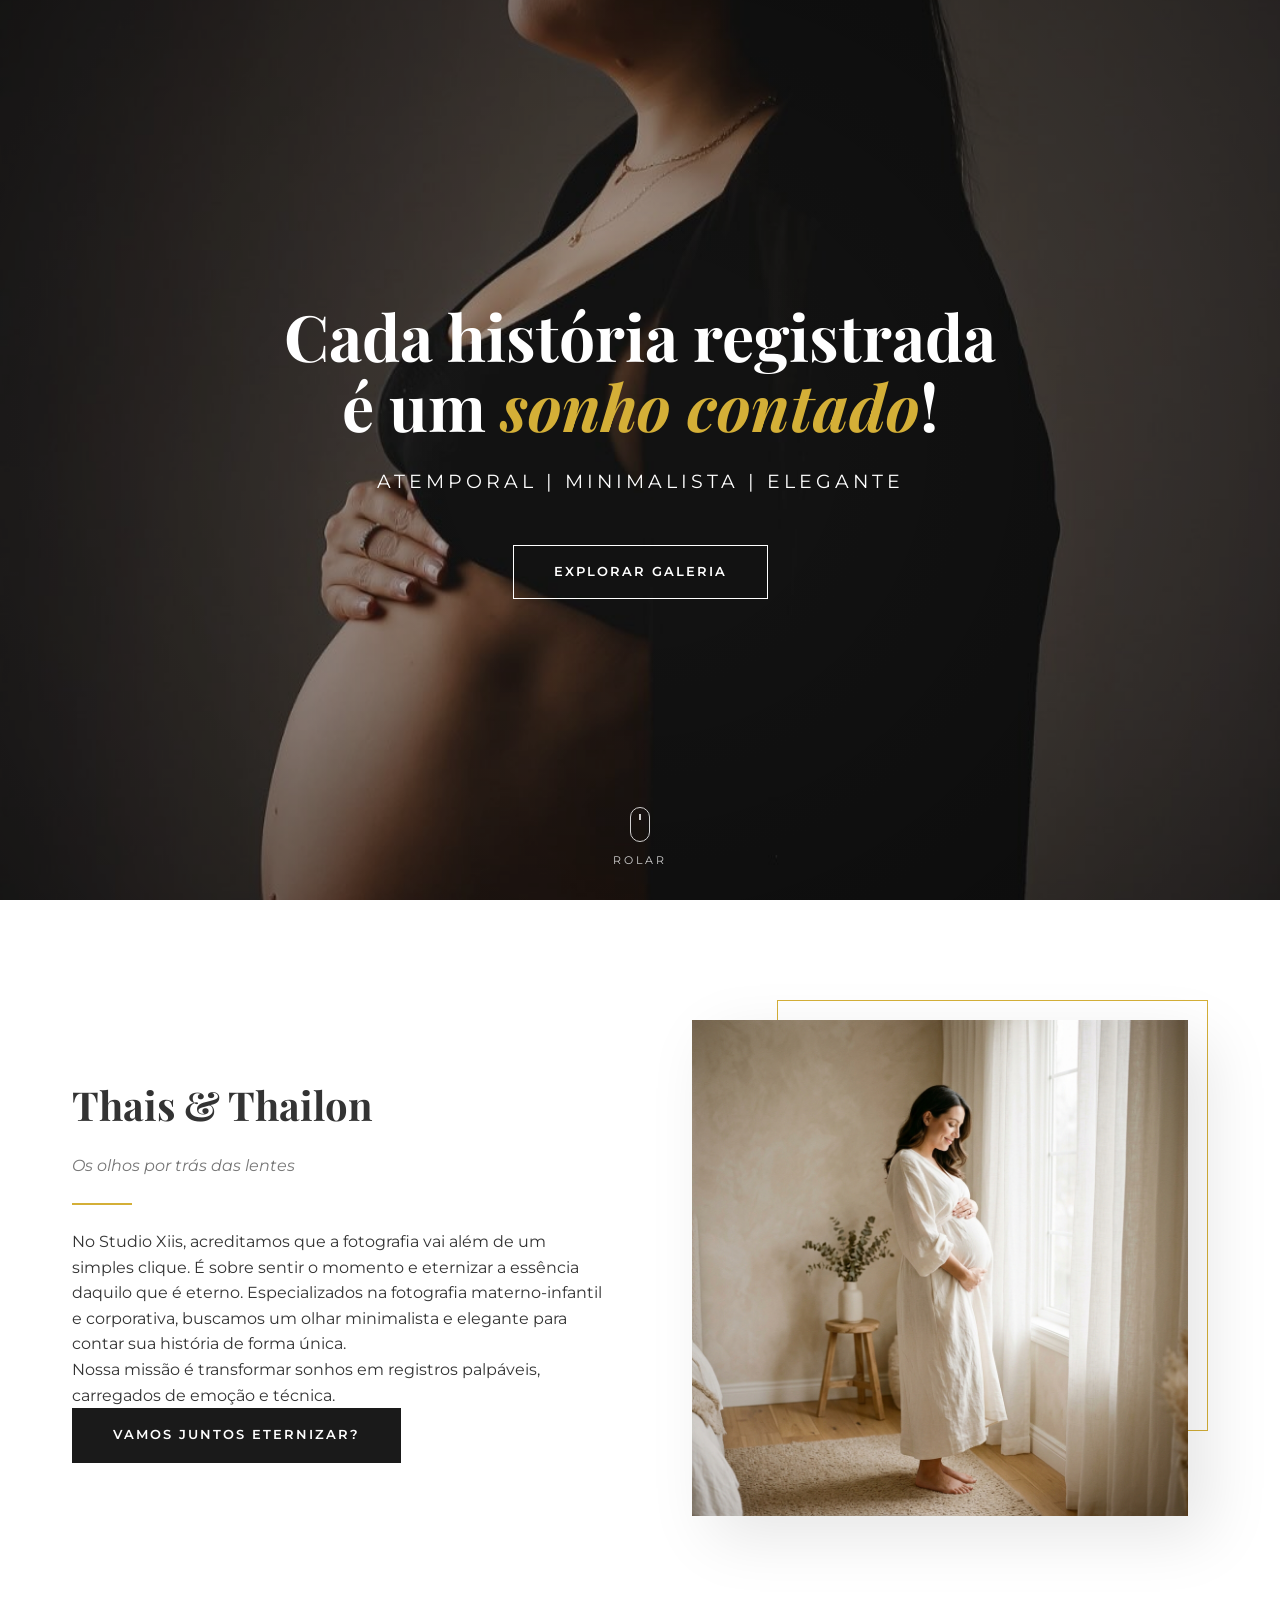
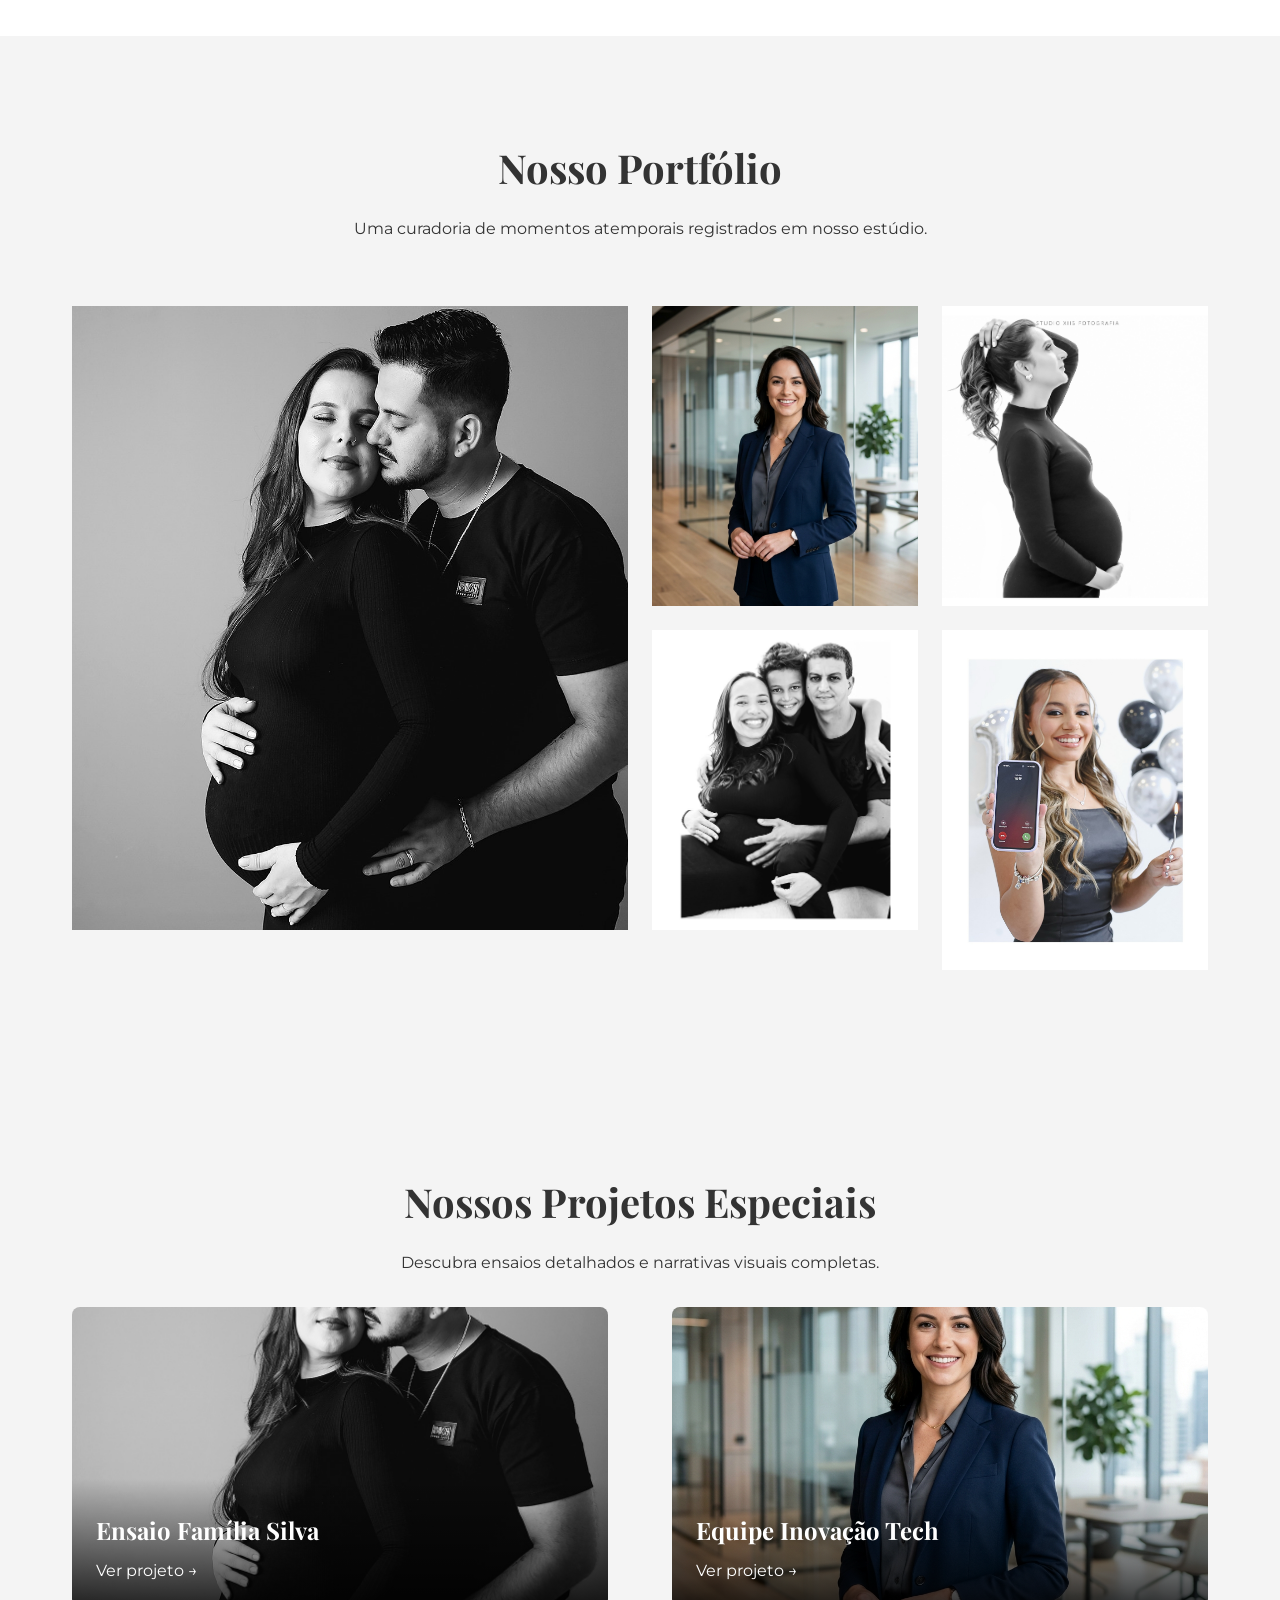
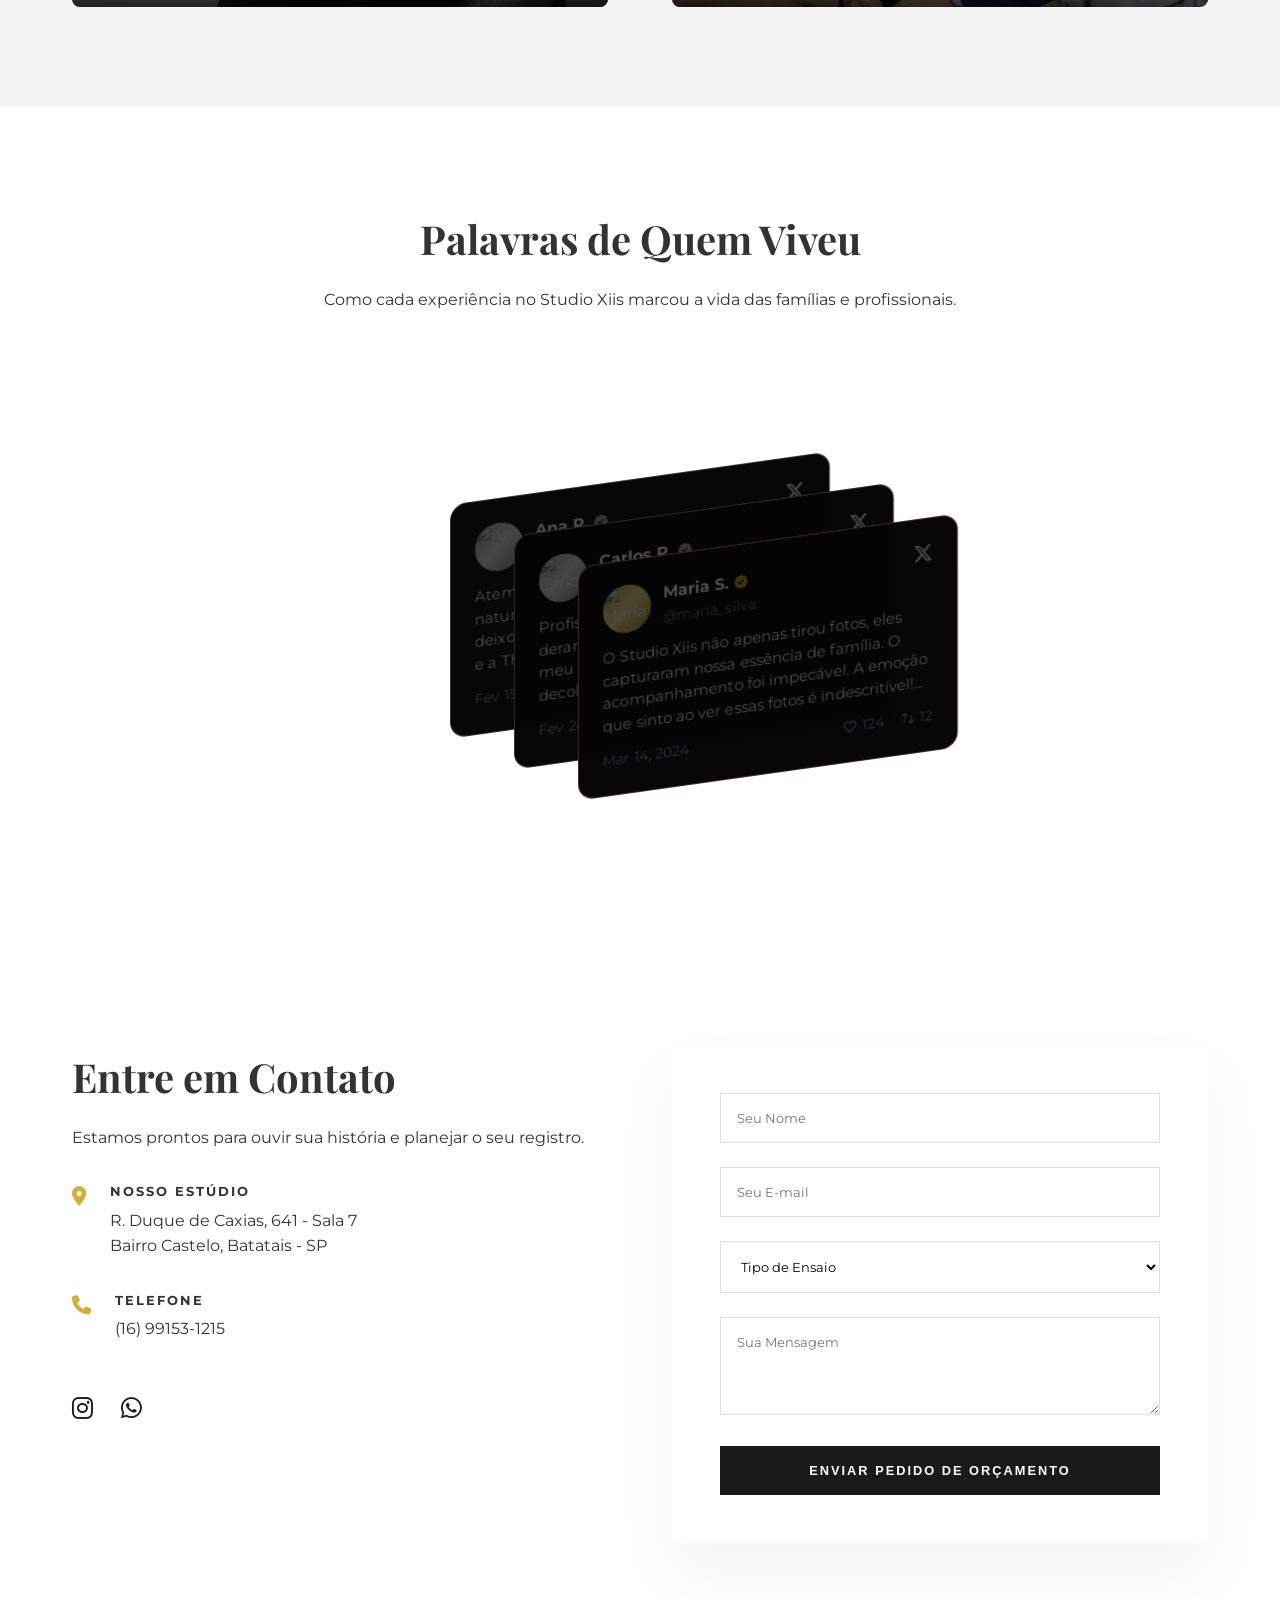
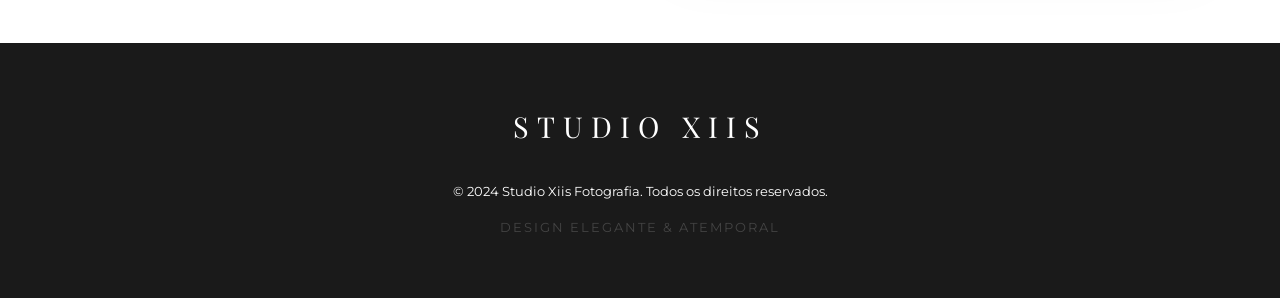
==== index.html @ c42d2e84 "Initial commit: Studio Xiis Website" ====
<!DOCTYPE html>
<html lang="pt-BR">
<head>
    <meta charset="UTF-8">
    <meta name="viewport" content="width=device-width, initial-scale=1.0">
    <title>Studio Xiis | Thais e Thailon - Fotografia Atemporal</title>
    <meta name="description" content="Studio Xiis - Fotografia Materno Infantil e Corporativo. Atemporal, Minimalista e Elegante. Registrando sonhos em Batatais, SP.">
    
    <!-- Google Fonts -->
    <link rel="preconnect" href="https://fonts.googleapis.com">
    <link rel="preconnect" href="https://fonts.gstatic.com" crossorigin>
    <link href="https://fonts.googleapis.com/css2?family=Montserrat:wght@300;400;600&family=Playfair+Display:ital,wght@0,400;0,700;1,400&display=swap" rel="stylesheet">
    
    <!-- Icons -->
    <link rel="stylesheet" href="https://cdnjs.cloudflare.com/ajax/libs/font-awesome/6.4.0/css/all.min.css">
    
    <!-- CSS -->
    <link rel="stylesheet" href="style.css">
</head>
<body>
    <!-- Navigation -->
    <nav id="navbar">
        <div class="nav-container">
            <a href="#" class="logo">
                <svg class="logo-star" viewBox="0 0 24 24" fill="currentColor"><path d="M12 2L13.5 9.5L21 11L13.5 12.5L12 20L10.5 12.5L3 11L10.5 9.5L12 2Z"/></svg>
                <div class="logo-text">
                    <span class="studio-text">STUDIO</span>
                    <span class="xiis-text">XIIS</span>
                </div>
            </a>
            <ul class="nav-links">
                <div class="menu-close" id="mobile-menu-close">
                    <svg viewBox="0 0 24 24" fill="none" stroke="currentColor" stroke-width="1.5"><path stroke-linecap="round" stroke-linejoin="round" d="M6 18L18 6M6 6l12 12"/></svg>
                </div>
                <li><a href="#home">Início</a></li>
                <li><a href="#sobre">Sobre</a></li>
                <li><a href="#portfolio">Portfólio</a></li>
                <li><a href="#projetos">Projetos</a></li>
                <li><a href="#depoimentos">Depoimentos</a></li>
                <div class="mobile-menu-divider"></div>
                <li><a href="#contato" class="btn-nav-contato">Contato</a></li>
            </ul>
            <div class="mobile-nav-actions">
                <a href="#contato" class="btn-mobile-contato">Contato</a>
                <div class="menu-toggle" id="mobile-menu">
                    <span></span>
                    <span></span>
                    <span></span>
                </div>
            </div>
        </div>
    </nav>

    <!-- Swup Container -->
    <main id="swup" class="transition-fade">

    <!-- Hero Section -->
    <section id="home" class="hero">
        <div class="hero-bg">
            <img src="assets/img1.png" alt="Hero Background" class="parallax-zoom">
        </div>
        <div class="hero-content">
            <h1 class="reveal-text">Cada história registrada é um <span class="accent">sonho contado</span>!</h1>
            <p class="fade-up">Atemporal | Minimalista | Elegante</p>
            <a href="#portfolio" class="btn btn-outline">Explorar Galeria</a>
        </div>
        <div class="scroll-indicator">
            <div class="mouse"></div>
            <span>Rolar</span>
        </div>
    </section>

    <!-- About Section -->
    <section id="sobre" class="section-padding">
        <div class="container flex-cols">
            <div class="about-text fade-in-left">
                <h2 class="section-title">Thais & Thailon</h2>
                <p class="subtitle">Os olhos por trás das lentes</p>
                <div class="divider"></div>
                <p>No Studio Xiis, acreditamos que a fotografia vai além de um simples clique. É sobre sentir o momento e eternizar a essência daquilo que é eterno. Especializados na fotografia materno-infantil e corporativa, buscamos um olhar minimalista e elegante para contar sua história de forma única.</p>
                <p>Nossa missão é transformar sonhos em registros palpáveis, carregados de emoção e técnica.</p>
                <a href="#contato" class="btn btn-solid">Vamos Juntos Eternizar?</a>
            </div>
            <div class="about-img fade-in-right">
                <div class="img-frame">
                    <img id="maternal-portrait" alt="Fotografia Materno-Infantil">
                </div>
            </div>
        </div>
    </section>

    <!-- Portfolio Section -->
    <section id="portfolio" class="section-padding bg-light">
        <div class="container">
            <div class="section-header text-center">
                <h2 class="section-title">Nosso Portfólio</h2>
                <p>Uma curadoria de momentos atemporais registrados em nosso estúdio.</p>
            </div>
            <div class="gallery-grid">
                <div class="gallery-item large">
                    <img src="assets/img2.png" alt="Portfólio Studio Xiis">
                    <div class="overlay"><span>Maternal</span></div>
                </div>
                <div class="gallery-item">
                    <img id="corporate-portrait" alt="Portfólio Corporativo">
                    <div class="overlay"><span>Corporativo</span></div>
                </div>
                <div class="gallery-item">
                    <img src="assets/img3.png" alt="Infantil">
                    <div class="overlay"><span>Infantil</span></div>
                </div>
                <div class="gallery-item">
                    <img src="assets/img4.png" alt="Newborn">
                    <div class="overlay"><span>Essencial</span></div>
                </div>
                <div class="gallery-item vertical">
                    <img src="assets/img5.png" alt="Life Style">
                    <div class="overlay"><span>Atemporal</span></div>
                </div>
            </div>
        </div>
    </section>

    <!-- Projects Section -->
    <section id="projetos" class="section-padding bg-light">
        <div class="container text-center">
            <h2 class="section-title">Nossos Projetos Especiais</h2>
            <p class="mb-4">Descubra ensaios detalhados e narrativas visuais completas.</p>
            <div class="grid-2">
                <a href="projeto-1.html" class="project-card">
                    <img src="assets/img2.png" alt="Projeto 1">
                    <div class="project-info">
                        <h3>Ensaio Família Silva</h3>
                        <p>Ver projeto &rarr;</p>
                    </div>
                </a>
                <a href="projeto-2.html" class="project-card">
                    <img src="assets/corporate.png" alt="Projeto 2">
                    <div class="project-info">
                        <h3>Equipe Inovação Tech</h3>
                        <p>Ver projeto &rarr;</p>
                    </div>
                </a>
            </div>
        </div>
    </section>

    <!-- Testimonial Section -->
    <section id="depoimentos" class="section-padding">
        <div class="container text-center">
            <h2 class="section-title">Palavras de Quem Viveu</h2>
            <p class="mb-4">Como cada experiência no Studio Xiis marcou a vida das famílias e profissionais.</p>
            <div class="testimonial-wrapper">
                <div class="cards-container" id="cards-container">
                    <!-- Cards rendered by JS -->
                </div>
            </div>
        </div>
    </section>

    <!-- Contact & Info Section -->
    <section id="contato" class="section-padding">
        <div class="container grid-2">
            <div class="contact-info">
                <h2 class="section-title">Entre em Contato</h2>
                <p class="mb-4">Estamos prontos para ouvir sua história e planejar o seu registro.</p>
                
                <div class="info-item">
                    <i class="fas fa-location-dot"></i>
                    <div>
                        <h4>Nosso Estúdio</h4>
                        <p>R. Duque de Caxias, 641 - Sala 7<br>Bairro Castelo, Batatais - SP</p>
                    </div>
                </div>
                
                <div class="info-item">
                    <i class="fas fa-phone"></i>
                    <div>
                        <h4>Telefone</h4>
                        <p>(16) 99153-1215</p>
                    </div>
                </div>
                
                <div class="social-links">
                    <a href="https://instagram.com/studioxiisfotografia" target="_blank"><i class="fab fa-instagram"></i></a>
                    <a href="#"><i class="fab fa-whatsapp"></i></a>
                </div>
            </div>
            
            <div class="contact-form-container glass">
                <form id="contact-form">
                    <div class="form-group">
                        <input type="text" placeholder="Seu Nome" required>
                    </div>
                    <div class="form-group">
                        <input type="email" placeholder="Seu E-mail" required>
                    </div>
                    <div class="form-group">
                        <select required>
                            <option value="" disabled selected>Tipo de Ensaio</option>
                            <option value="materno">Materno / Infantil</option>
                            <option value="corporativo">Corporativo</option>
                            <option value="outro">Outro</option>
                        </select>
                    </div>
                    <div class="form-group">
                        <textarea rows="4" placeholder="Sua Mensagem"></textarea>
                    </div>
                    <button type="submit" class="btn btn-solid w-100">Enviar Pedido de Orçamento</button>
                </form>
            </div>
        </div>
    </section>

    </main>

    <!-- Footer -->
    <footer>
        <div class="container text-center">
            <div class="logo-small">STUDIO XIIS</div>
            <p>&copy; 2024 Studio Xiis Fotografia. Todos os direitos reservados.</p>
            <p class="credits">Design elegante & atemporal</p>
        </div>
    </footer>

    <!-- Scripts -->
    <script src="https://unpkg.com/swup@4"></script>
    <script src="script.js"></script>
    <script>
        // Update paths for generated images dynamically or hardcoded
        // In this environment, I'll use placeholders that script.js will map to the absolute paths
        const matPortrait = document.getElementById('maternal-portrait');
        if(matPortrait) matPortrait.src = "assets/maternal.png";
        
        const corpPortrait = document.getElementById('corporate-portrait');
        if(corpPortrait) corpPortrait.src = "assets/corporate.png";
    </script>
</body>
</html>
---- style.css ----
:root {
    /* Color Palette - Minimalist & Elegant */
    --primary: #1a1a1a;
    --secondary: #f4f4f4;
    --accent: #d4af37; /* Noble gold accent */
    --text-dark: #333333;
    --text-light: #777777;
    --white: #ffffff;
    --glass: rgba(255, 255, 255, 0.85);
    --transition: all 0.4s cubic-bezier(0.165, 0.84, 0.44, 1);
}

* {
    margin: 0;
    padding: 0;
    box-sizing: border-box;
}

html {
    scroll-behavior: smooth;
}

body {
    font-family: 'Montserrat', sans-serif;
    line-height: 1.6;
    color: var(--text-dark);
    background-color: var(--white);
    overflow-x: hidden;
}

h1, h2, h3, .logo-small, .studio-text {
    font-family: 'Playfair Display', serif;
}

.container {
    max-width: 1200px;
    margin: 0 auto;
    padding: 0 2rem;
}

.section-padding {
    padding: 100px 0;
}

.text-center { text-align: center; }
.mb-4 { margin-bottom: 2rem; }
.w-100 { width: 100%; }

/* Typography Extras */
.section-title {
    font-size: 2.5rem;
    margin-bottom: 1rem;
    position: relative;
    display: inline-block;
}

.subtitle {
    font-style: italic;
    color: var(--text-light);
    margin-bottom: 1.5rem;
}

.divider {
    width: 60px;
    height: 2px;
    background: var(--accent);
    margin: 1.5rem 0;
}

/* Navbar - Floating Pill with Liquid Glass */
#navbar {
    position: fixed;
    top: 20px;
    left: 50%;
    transform: translateX(-50%) translateY(-20px);
    width: auto;
    z-index: 1000;
    transition: all 0.5s cubic-bezier(0.165, 0.84, 0.44, 1);
    padding: 0;
    opacity: 0;
    visibility: hidden;
    pointer-events: none;
}

#navbar.scrolled {
    opacity: 1;
    visibility: visible;
    pointer-events: all;
    transform: translateX(-50%) translateY(0);
}

.nav-container {
    display: flex;
    justify-content: space-between;
    align-items: center;
    padding: 0.8rem 2.5rem;
    background: rgba(15, 15, 15, 0.9); /* Dark color */
    backdrop-filter: blur(20px) saturate(180%);
    -webkit-backdrop-filter: blur(20px) saturate(180%);
    border: 1px solid rgba(255, 255, 255, 0.08);
    border-radius: 60px; /* Pill Shape more rounded */
    box-shadow: 0 10px 40px 0 rgba(0, 0, 0, 0.6);
    min-width: 850px; /* Reduzido para um equilíbrio melhor */
}

#navbar.scrolled .nav-container {
    background: rgba(10, 10, 10, 0.98);
    border-color: rgba(212, 175, 55, 0.3);
}

.logo {
    text-decoration: none;
    color: var(--white);
    display: flex;
    align-items: center;
    gap: 0.1rem;
    line-height: 1;
    margin-right: 5rem;
    flex-shrink: 0;
}

.logo-star { display: none; width: 24px; height: 24px; color: var(--white); }
.logo-text { display: flex; flex-direction: column; gap: 0.1rem; align-items: flex-start; }

.mobile-nav-actions { display: none; align-items: center; gap: 1rem; }
.btn-mobile-contato { display: none; }
.menu-close { display: none; }
.mobile-menu-divider { display: none; }

.studio-text {
    font-size: 1.2rem;
    letter-spacing: 6px;
    font-weight: 700;
    color: var(--white);
}

.xiis-text {
    font-size: 0.75rem;
    letter-spacing: 12px;
    color: var(--accent);
}

.nav-links {
    display: flex;
    align-items: center; /* keep button vertically aligned */
    list-style: none;
    gap: 2.5rem; /* Increase gap between links */
}

.nav-links li {
    margin-left: 0;
}

.nav-links a {
    text-decoration: none;
    color: var(--white); /* Light text on dark bg */
    font-size: 0.8rem;
    text-transform: uppercase;
    letter-spacing: 2px;
    font-weight: 600;
    transition: var(--transition);
    position: relative;
    padding: 0.5rem 0;
}

/* Mobile Toggle Hamburger */
.menu-toggle {
    display: none;
    flex-direction: column;
    gap: 6px;
    cursor: pointer;
    z-index: 1100;
}

.menu-toggle span {
    display: block;
    width: 28px;
    height: 2px;
    background: var(--white);
    transition: 0.3s ease-in-out;
}

.menu-toggle.active span:nth-child(1) {
    transform: translateY(8px) rotate(45deg);
}

.menu-toggle.active span:nth-child(2) {
    opacity: 0;
}

.menu-toggle.active span:nth-child(3) {
    transform: translateY(-8px) rotate(-45deg);
}


.nav-links a::after {
    content: '';
    position: absolute;
    bottom: 0;
    left: 0;
    width: 0;
    height: 2px;
    background: var(--accent);
    transition: var(--transition);
}

.nav-links a:hover::after {
    width: 100%;
}

.nav-links a.active {
    color: var(--accent);
}

.nav-links a.active::after {
    width: 100%;
}

.nav-links a:hover {
    color: var(--accent);
}

/* Navbar Contact Button */
.nav-links a.btn-nav-contato {
    background: linear-gradient(90deg, #e0bc36, #fceea7, #d4af37);
    color: var(--primary);
    padding: 0.6rem 1.8rem;
    border-radius: 50px; /* Pill */
    font-weight: 700;
    letter-spacing: 2px;
    text-transform: uppercase;
    transition: transform 0.3s;
}

.nav-links a.btn-nav-contato::after {
    display: none; /* No underline on btn */
}

.nav-links a.btn-nav-contato:hover {
    transform: scale(1.05); /* Slight zoom instead of color change */
    color: var(--primary);
}

/* Hero Section */
.hero {
    height: 100vh;
    display: flex;
    align-items: center;
    justify-content: center;
    position: relative;
    overflow: hidden;
    color: var(--white);
    text-align: center;
}

.hero-bg {
    position: absolute;
    top: 0;
    left: 0;
    width: 100%;
    height: 100%;
    z-index: -1;
}

.hero-bg img {
    width: 100%;
    height: 100%;
    object-fit: cover;
    filter: brightness(0.7);
}

.hero-bg::after {
    content: '';
    position: absolute;
    top: 0;
    left: 0;
    width: 100%;
    height: 100%;
    background: radial-gradient(circle, transparent 20%, rgba(0,0,0,0.4) 100%);
}

.hero-content {
    max-width: 800px;
    padding: 0 2rem;
}

.hero-content h1 {
    font-size: 4rem;
    margin-bottom: 1.5rem;
    line-height: 1.1;
}

.hero-content .accent {
    font-style: italic;
    color: var(--accent);
}

.hero-content p {
    font-size: 1.2rem;
    letter-spacing: 4px;
    margin-bottom: 3rem;
    text-transform: uppercase;
}

.scroll-indicator {
    position: absolute;
    bottom: 30px;
    display: flex;
    flex-direction: column;
    align-items: center;
    font-size: 0.7rem;
    text-transform: uppercase;
    letter-spacing: 3px;
    opacity: 0.8;
}

.mouse {
    width: 20px;
    height: 35px;
    border: 1px solid var(--white);
    border-radius: 20px;
    position: relative;
    margin-bottom: 10px;
}

.mouse::after {
    content: '';
    width: 2px;
    height: 6px;
    background: var(--white);
    position: absolute;
    top: 6px;
    left: 50%;
    transform: translateX(-50%);
    animation: scrollMouse 2s infinite;
}

@keyframes scrollMouse {
    0% { opacity: 1; top: 6px; }
    100% { opacity: 0; top: 20px; }
}

/* Buttons */
.btn {
    display: inline-block;
    padding: 1rem 2.5rem;
    text-decoration: none;
    text-transform: uppercase;
    letter-spacing: 2px;
    font-size: 0.8rem;
    font-weight: 600;
    transition: var(--transition);
    border: 1px solid transparent;
}

.btn-outline {
    border-color: var(--white);
    color: var(--white);
}

.btn-outline:hover {
    background: var(--white);
    color: var(--primary);
}

.btn-solid {
    background: var(--primary);
    color: var(--white);
}

.btn-solid:hover {
    background: transparent;
    border-color: var(--primary);
    color: var(--primary);
}

/* Flex & Grid Helpers */
.flex-cols {
    display: flex;
    align-items: center;
    gap: 4rem;
}

.grid-2 {
    display: grid;
    grid-template-columns: 1fr 1fr;
    gap: 4rem;
}

/* About Section */
.about-text {
    flex: 1;
}

.about-img {
    flex: 1;
}

.img-frame {
    position: relative;
    padding: 20px;
}

.img-frame::before {
    content: '';
    position: absolute;
    top: 0;
    right: 0;
    width: 80%;
    height: 80%;
    border: 1px solid var(--accent);
    z-index: -1;
}

.img-frame img {
    width: 100%;
    display: block;
    box-shadow: 20px 20px 60px rgba(0,0,0,0.1);
}

/* Gallery Grid */
.bg-light { background-color: var(--secondary); }

.gallery-grid {
    display: grid;
    grid-template-columns: repeat(4, 1fr);
    grid-template-rows: repeat(2, 300px);
    gap: 1.5rem;
    margin-top: 4rem;
}

.gallery-item {
    position: relative;
    overflow: hidden;
}

.gallery-item img {
    width: 100%;
    height: 100%;
    object-fit: cover;
    transition: transform 0.6s ease;
}

.gallery-item:hover img {
    transform: scale(1.05);
}

.gallery-item.large {
    grid-column: span 2;
    grid-row: span 2;
}

.gallery-item.vertical {
    grid-row: span 2;
}

.overlay {
    position: absolute;
    top: 0;
    left: 0;
    width: 100%;
    height: 100%;
    background: rgba(0,0,0,0.4);
    display: flex;
    align-items: center;
    justify-content: center;
    opacity: 0;
    transition: var(--transition);
}

.gallery-item:hover .overlay {
    opacity: 1;
}

.overlay span {
    color: var(--white);
    text-transform: uppercase;
    letter-spacing: 3px;
    font-size: 0.9rem;
    border: 1px solid var(--white);
    padding: 0.5rem 1.5rem;
}

/* Contact Section */
.contact-info h4 {
    margin-bottom: 0.3rem;
    text-transform: uppercase;
    font-size: 0.8rem;
    letter-spacing: 2px;
}

.info-item {
    display: flex;
    gap: 1.5rem;
    margin-bottom: 2rem;
}

.info-item i {
    color: var(--accent);
    font-size: 1.2rem;
    margin-top: 5px;
}

.social-links {
    margin-top: 3rem;
}

.social-links a {
    color: var(--primary);
    font-size: 1.5rem;
    margin-right: 1.5rem;
    transition: var(--transition);
}

.social-links a:hover {
    color: var(--accent);
}

.glass {
    background: var(--glass);
    backdrop-filter: blur(10px);
    padding: 3rem;
    border-radius: 2px;
    box-shadow: 0 30px 60px rgba(0,0,0,0.05);
}

.form-group {
    margin-bottom: 1.5rem;
}

input, select, textarea {
    width: 100%;
    padding: 1rem;
    border: 1px solid #ddd;
    background: transparent;
    font-family: inherit;
    outline: none;
    transition: var(--transition);
}

input:focus, select:focus, textarea:focus {
    border-color: var(--accent);
}

/* Footer */
footer {
    background: var(--primary);
    color: var(--white);
    padding: 60px 0;
    font-size: 0.8rem;
}

.logo-small {
    font-size: 1.8rem;
    letter-spacing: 8px;
    margin-bottom: 2rem;
}

.credits {
    margin-top: 1rem;
    color: #444;
    text-transform: uppercase;
    letter-spacing: 2px;
}

/* Animations - Reveal & Fades */
[class*="reveal-"], [class*="fade-"] {
    opacity: 0;
    transition: transform 1s, opacity 1s;
}

.reveal-text.active {
    opacity: 1;
    transform: translateY(0);
}

.fade-up.active {
    opacity: 1;
    transform: translateY(0);
}

.fade-in-left.active {
    opacity: 1;
    transform: translateX(0);
}

.fade-in-right.active {
    opacity: 1;
    transform: translateX(0);
}

.hero-content h1 { transform: translateY(30px); }
.hero-content p { transform: translateY(30px); }
.fade-in-left { transform: translateX(-30px); }
.fade-in-right { transform: translateX(30px); }

/* Responsive */
@media (max-width: 992px) {
    .flex-cols, .grid-2 {
        grid-template-columns: 1fr;
        flex-direction: column;
        gap: 3rem;
    }
    
    .hero-content h1 { font-size: 3rem; }
    
    .gallery-grid {
        grid-template-columns: repeat(2, 1fr);
        grid-template-rows: auto;
    }
    
    .gallery-item.large {
        grid-column: span 2;
        grid-row: span 1;
    }
}

@media (max-width: 768px) {
    #navbar {
        width: calc(100% - 40px);
        top: 20px; /* still floating from top */
        left: 50%; /* center horizontally */
        transform: translateX(-50%) translateY(-150%);
    }
    
    #navbar.scrolled {
        transform: translateX(-50%) translateY(0);
    }

    .nav-container { 
        min-width: 0;
        width: 100%; 
        border-radius: 60px; /* keep pill shape */
        padding: 0.6rem 1.2rem;
    }
    
    .logo {
        margin-right: auto;
    }
    
    .logo-text { display: none; } /* Hide text logo on mobile */
    .logo-star { display: block; } /* Show star logo on mobile */
    
    .mobile-nav-actions {
        display: flex; /* Show mobile actions container */
    }
    
    .btn-mobile-contato {
        display: inline-block;
        border: 1px solid rgba(255, 255, 255, 0.15);
        color: var(--white);
        border-radius: 50px;
        padding: 0.4rem 1.2rem;
        font-size: 0.7rem;
        text-transform: uppercase;
        letter-spacing: 2px;
        text-decoration: none;
        background: rgba(255, 255, 255, 0.05);
        transition: 0.3s;
    }

    .menu-toggle {
        display: flex; /* Show hamburger */
        margin-left: 0.5rem;
    }
    
    .menu-toggle span {
        height: 1.5px;
        width: 22px;
        margin-bottom: 2px;
        background: rgba(255, 255, 255, 0.8);
    }

    .nav-links {
        position: fixed;
        top: 0;
        left: 0;
        width: 100vw;
        height: 100vh;
        background: #0a0a0a; /* Dark solid background */
        flex-direction: column;
        align-items: center;
        justify-content: center;
        gap: 2.5rem;
        padding: 0;
        clip-path: circle(0px at top right); /* Hidden radially */
        transition: clip-path 0.5s ease-in-out;
        z-index: 1200;
    }

    .nav-links.nav-active {
        clip-path: circle(150% at top right); /* Revealed radially */
    }
    
    .menu-close {
        display: block;
        position: absolute;
        top: 30px;
        right: 30px;
        color: var(--white);
        width: 30px;
        height: 30px;
        cursor: pointer;
    }

    .nav-links li { margin: 0; }
    
    .nav-links a {
        font-family: 'Playfair Display', serif;
        font-size: 1.5rem;
        letter-spacing: 4px;
        color: #ddd;
    }
    
    .nav-links a::after { display: none; } /* No underline hover on mobile menu */
    
    .mobile-menu-divider {
        display: block;
        width: 40px;
        height: 1px;
        background: rgba(255, 255, 255, 0.2);
        margin: 1rem 0;
    }
    
    .nav-links a.btn-nav-contato {
        background: none;
        padding: 0;
        font-family: 'Montserrat', sans-serif;
        font-size: 1rem;
        font-weight: 600;
        color: var(--accent);
    }
    
    .section-padding { padding: 60px 0; }
    
    .gallery-grid {
        grid-template-columns: 1fr;
    }
    
    .gallery-item.large {
        grid-column: span 1;
    }
}

/* Projects */
.project-card {
    display: block;
    position: relative;
    overflow: hidden;
    border-radius: 8px;
    text-decoration: none;
    color: var(--white);
}
.project-card img {
    width: 100%;
    height: 300px;
    object-fit: cover;
    transition: transform 0.5s;
    display: block;
}
.project-card:hover img {
    transform: scale(1.05);
}
.project-info {
    position: absolute;
    bottom: 0;
    left: 0;
    width: 100%;
    padding: 2rem 1.5rem 1.5rem;
    background: linear-gradient(to top, rgba(0,0,0,0.8), transparent);
    text-align: left;
}
.project-info h3 {
    margin-bottom: 0.5rem;
    font-size: 1.5rem;
}

/* Swup transition */
.transition-fade {
    transition: opacity 0.4s;
    opacity: 1;
}
html.is-animating .transition-fade {
    opacity: 0;
}

/* Twitter Testimonials Native Match */
.twitter-testimonials-container {
    display: grid;
    grid-template-areas: "stack";
    place-items: center;
    padding: 4rem 2rem;
    min-height: 500px;
}

.twitter-card {
    grid-area: stack;
    position: relative;
    display: flex;
    flex-direction: column;
    min-height: 180px;
    width: 380px;
    transform: skewY(-8deg);
    border-radius: 1rem;
    border: 1px solid rgba(212, 175, 55, 0.2); /* Accent color border */
    background: rgba(10, 10, 10, 0.95); /* Deep Black / Dark Grey */
    backdrop-filter: blur(8px);
    padding: 1.5rem;
    transition: all 0.5s cubic-bezier(0.175, 0.885, 0.32, 1.275);
    cursor: pointer;
    user-select: none;
    color: #fff;
    text-decoration: none;
    text-align: left;
}

@media (max-width: 480px) {
    .twitter-card {
        width: 300px;
        min-height: 160px;
        padding: 1rem;
    }
}

.twitter-card::before {
    content: '';
    position: absolute;
    top: 0; left: 0; width: 100%; height: 100%;
    border-radius: 1rem;
    background: rgba(0, 0, 0, 0.7);
    transition: opacity 0.5s;
    pointer-events: none;
}

.twitter-card:hover, .twitter-card.active-tap {
    background: #000000;
    border-color: rgba(212, 175, 55, 0.5); /* Gold border pop up */
    z-index: 10;
}

.twitter-card:hover::before, .twitter-card.active-tap::before {
    opacity: 0;
}

/* Card 0 (Back) */
.twitter-card[data-index="0"] {
    filter: grayscale(100%);
}
.twitter-card[data-index="0"]:hover, .twitter-card[data-index="0"].active-tap {
    transform: skewY(-8deg) translateY(-40px);
    filter: grayscale(0%);
}

/* Card 1 (Middle) */
.twitter-card[data-index="1"] {
    transform: skewY(-8deg) translateX(64px) translateY(40px);
    filter: grayscale(100%);
}
.twitter-card[data-index="1"]:hover, .twitter-card[data-index="1"].active-tap {
    transform: skewY(-8deg) translateX(64px) translateY(-4px);
    filter: grayscale(0%);
}
@media (max-width: 480px) {
    .twitter-card[data-index="1"] { transform: skewY(-8deg) translateX(32px) translateY(24px); }
    .twitter-card[data-index="1"]:hover, .twitter-card[data-index="1"].active-tap { transform: skewY(-8deg) translateX(32px) translateY(-4px); }
}

/* Card 2 (Front) */
.twitter-card[data-index="2"] {
    transform: skewY(-8deg) translateX(128px) translateY(80px);
}
.twitter-card[data-index="2"]:hover, .twitter-card[data-index="2"].active-tap {
    transform: skewY(-8deg) translateX(128px) translateY(40px);
}
@media (max-width: 480px) {
    .twitter-card[data-index="2"] { transform: skewY(-8deg) translateX(64px) translateY(48px); }
    .twitter-card[data-index="2"]:hover, .twitter-card[data-index="2"].active-tap { transform: skewY(-8deg) translateX(64px) translateY(24px); }
}

/* Push modifiers via JS */
.twitter-card.pushed-y { transform: skewY(-8deg) translateY(80px) !important; }
.twitter-card.pushed-y-x { transform: skewY(-8deg) translateX(96px) translateY(128px) !important; }
.twitter-card.pushed-y-xx { transform: skewY(-8deg) translateX(160px) translateY(176px) !important; }

/* Internal Card Layout */
.tc-header { display: flex; align-items: flex-start; gap: 12px; margin-bottom: 12px; }
.tc-avatar { width: 48px; height: 48px; border-radius: 50%; overflow: hidden; background: linear-gradient(to bottom right, #d4af37, #fceea7, #b28a2a); display:flex; align-items:center; justify-content:center; flex-shrink: 0;}
.tc-avatar img { width: 100%; height: 100%; object-fit: cover; }
.tc-info { flex: 1; min-width: 0; display:flex; flex-direction:column;}
.tc-name-wrap { display: flex; align-items: center; gap: 4px; }
.tc-name { font-weight: bold; font-size: 1rem; color: #fff; white-space: nowrap; overflow: hidden; text-overflow: ellipsis;}
.tc-verified { width: 16px; height: 16px; color: var(--accent); }
.tc-handle { font-size: 0.875rem; color: var(--text-light); }
.tc-icon { width: 20px; height: 20px; color: #fff; flex-shrink: 0;}
.tc-content { font-size: 0.9375rem; line-height: 1.5; margin-bottom: 12px; color: #fff; display: -webkit-box; -webkit-line-clamp: 4; -webkit-box-orient: vertical; overflow: hidden;}
.tc-footer { display: flex; justify-content: space-between; font-size: 0.875rem; color: #94a3b8; margin-top: auto; }
.tc-stats { display: flex; gap: 16px; }
.tc-stat { display: flex; align-items: center; gap: 4px; }
.tc-stat svg { width: 16px; height: 16px; }
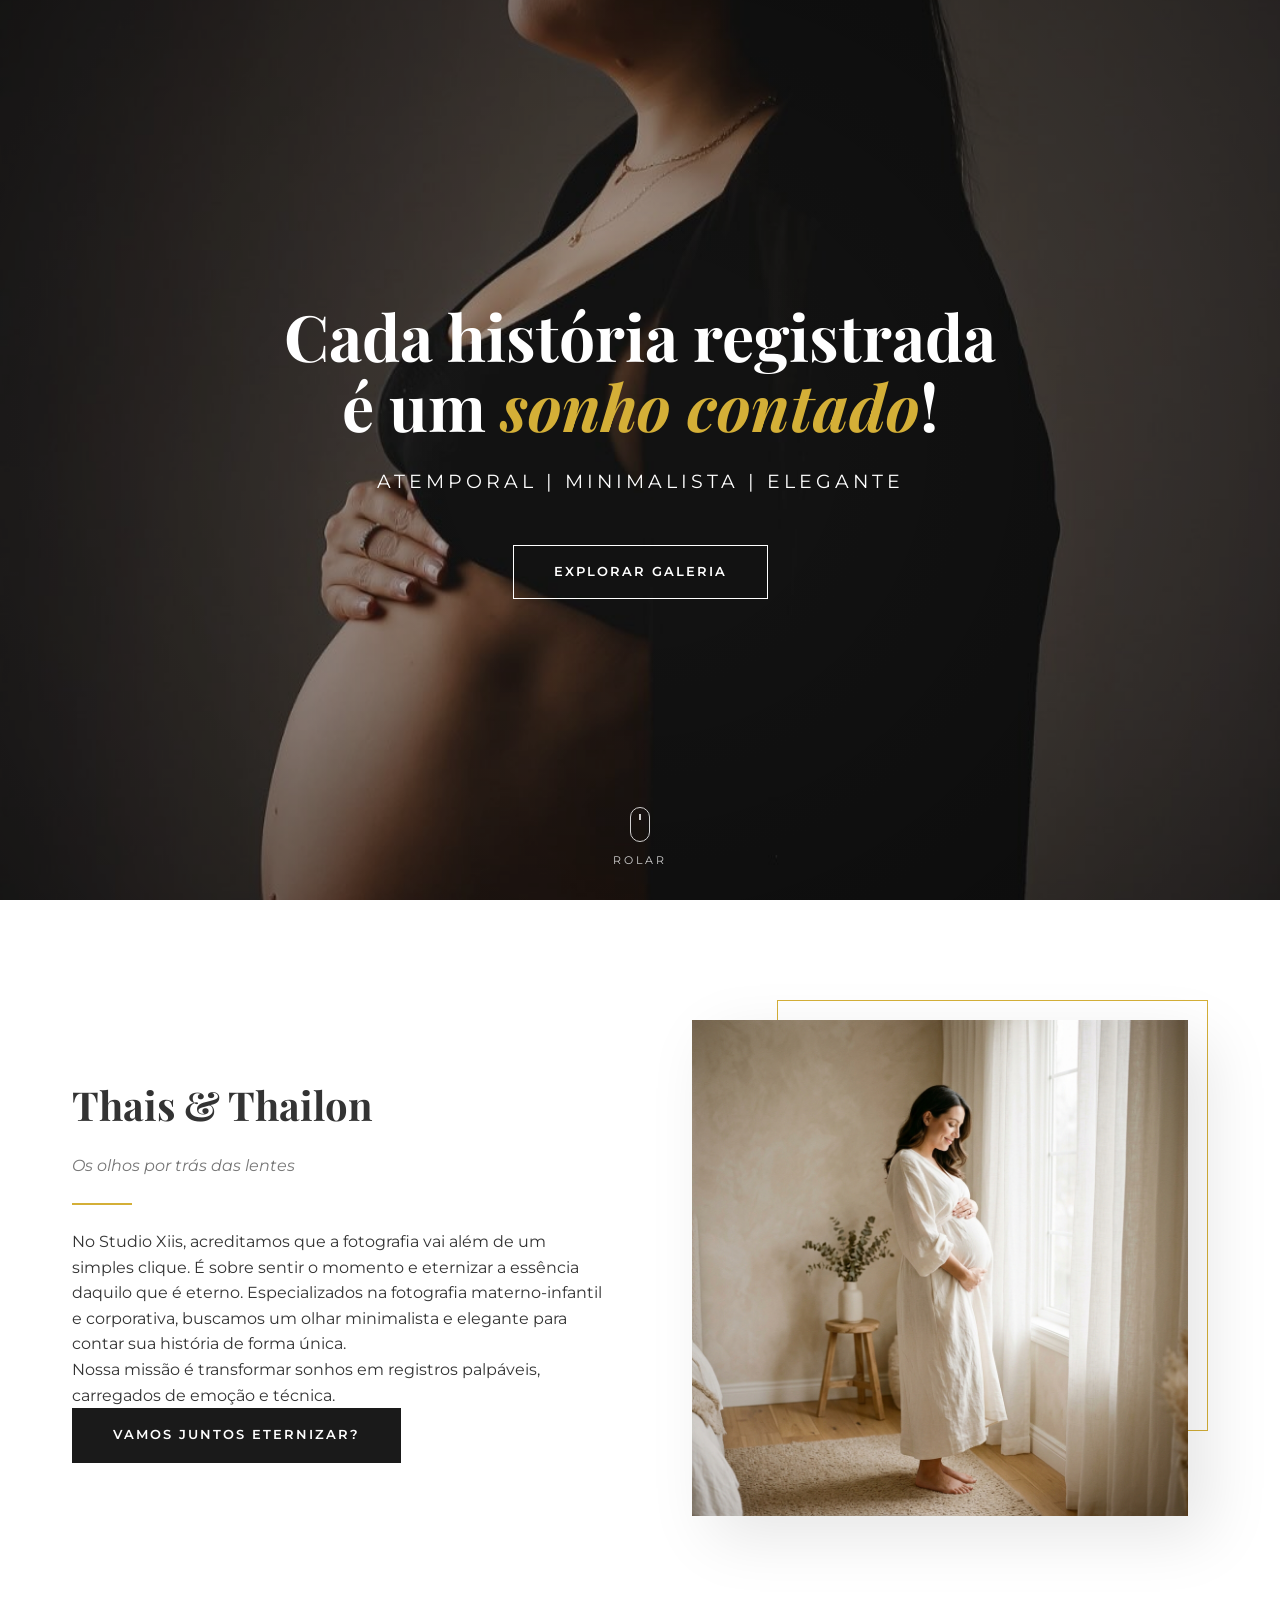
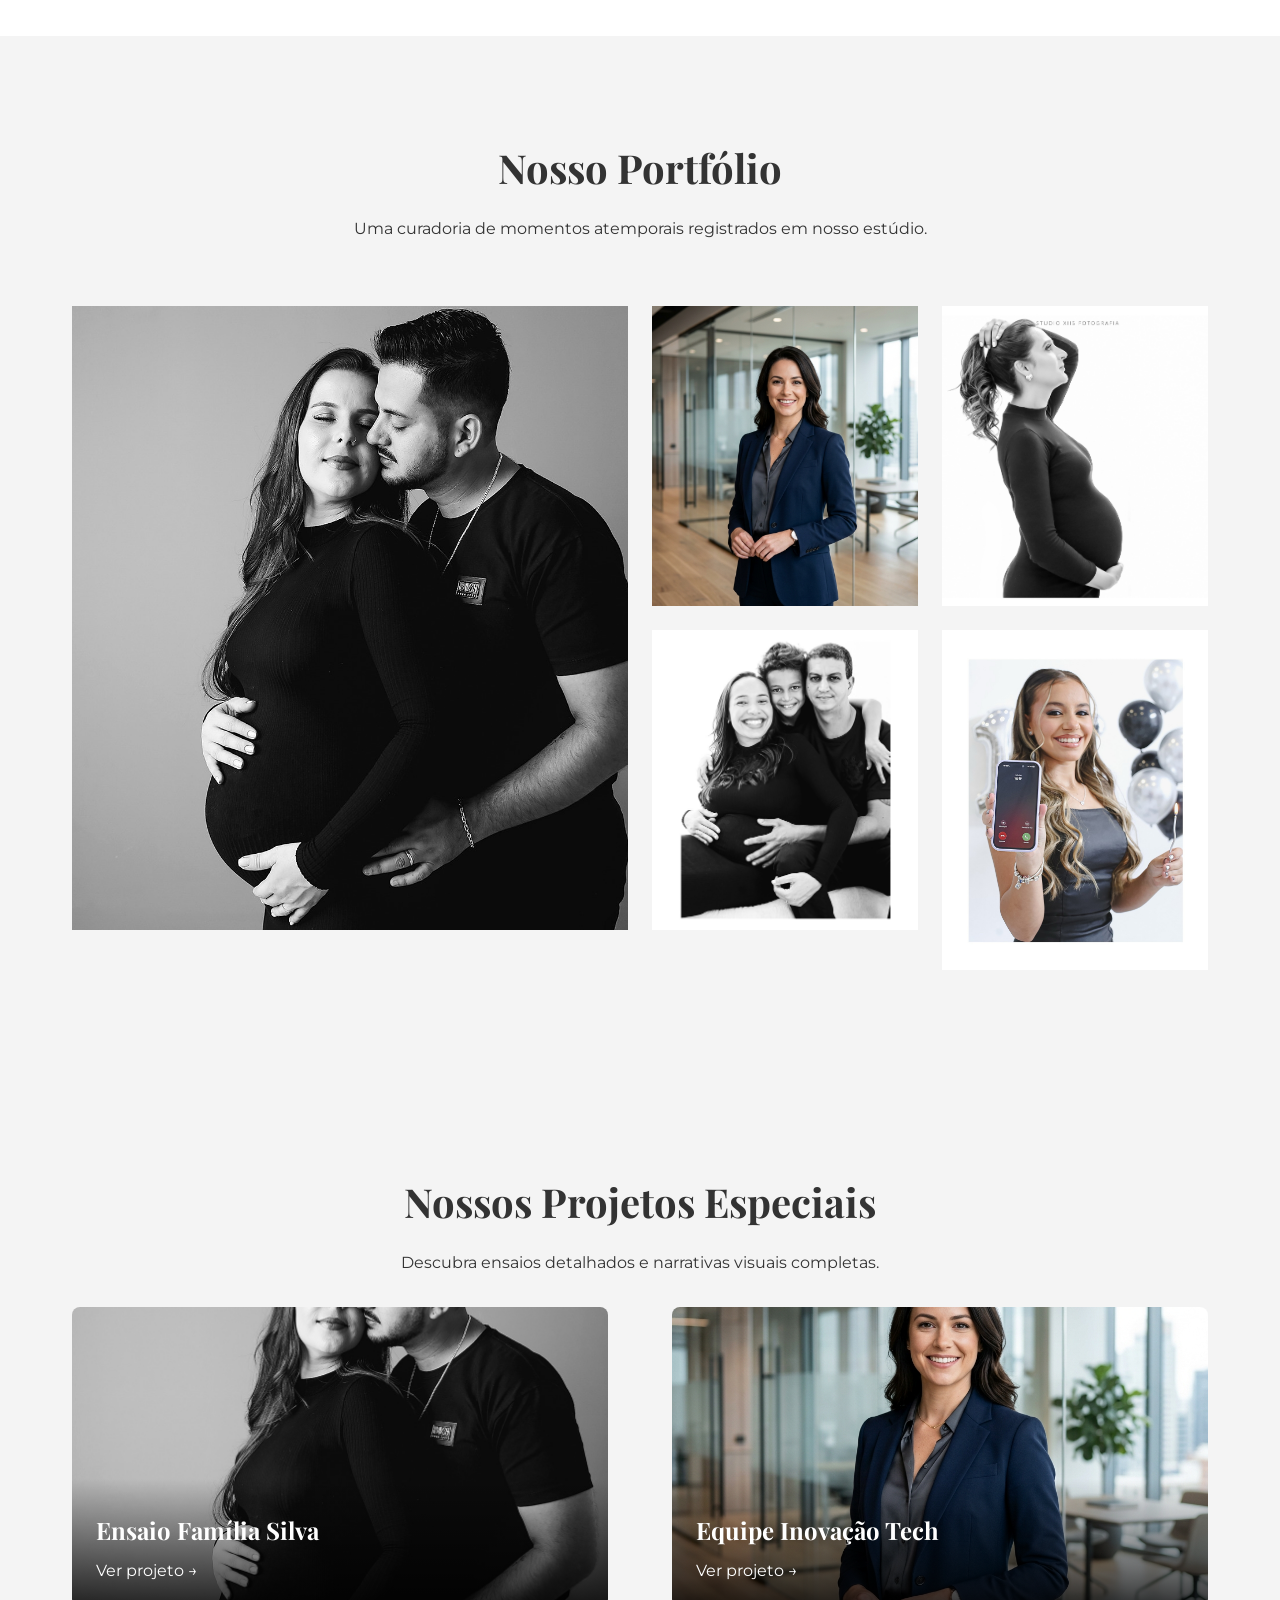
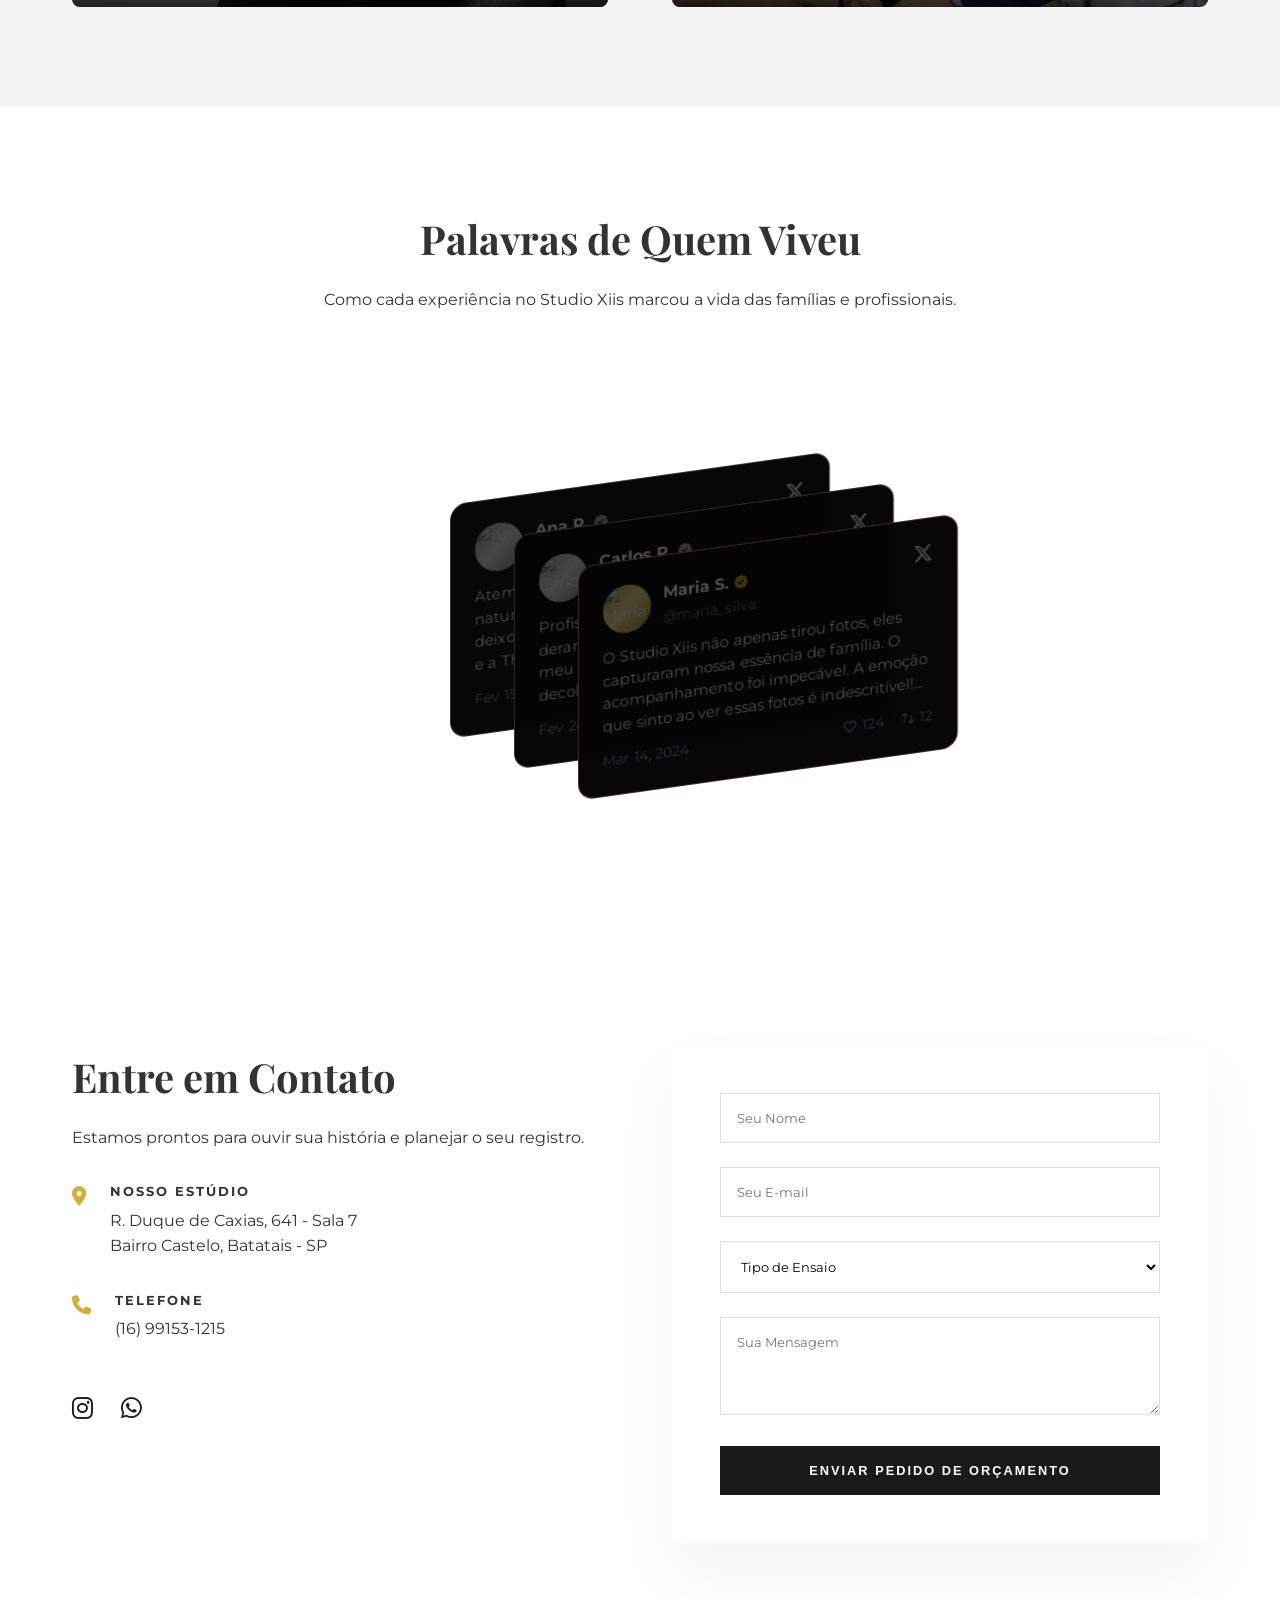
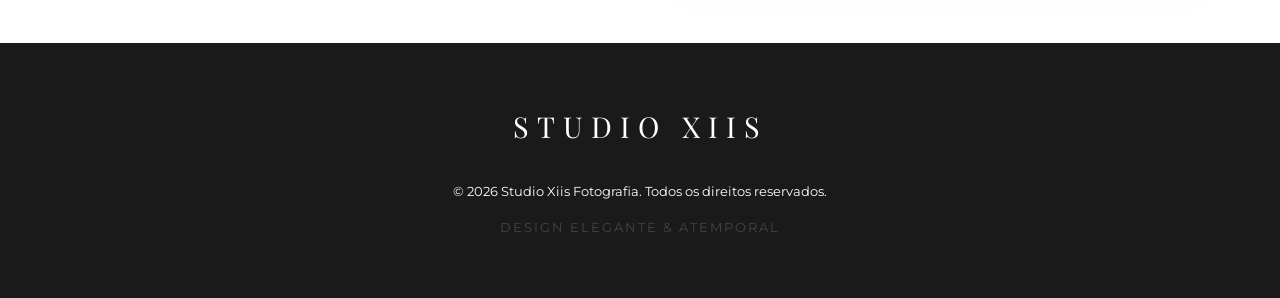
==== commit 6975c956: "2026" ====
--- a/index.html
+++ b/index.html
@@ -1,28 +1,35 @@
 <!DOCTYPE html>
 <html lang="pt-BR">
+
 <head>
     <meta charset="UTF-8">
     <meta name="viewport" content="width=device-width, initial-scale=1.0">
     <title>Studio Xiis | Thais e Thailon - Fotografia Atemporal</title>
-    <meta name="description" content="Studio Xiis - Fotografia Materno Infantil e Corporativo. Atemporal, Minimalista e Elegante. Registrando sonhos em Batatais, SP.">
-    
+    <meta name="description"
+        content="Studio Xiis - Fotografia Materno Infantil e Corporativo. Atemporal, Minimalista e Elegante. Registrando sonhos em Batatais, SP.">
+
     <!-- Google Fonts -->
     <link rel="preconnect" href="https://fonts.googleapis.com">
     <link rel="preconnect" href="https://fonts.gstatic.com" crossorigin>
-    <link href="https://fonts.googleapis.com/css2?family=Montserrat:wght@300;400;600&family=Playfair+Display:ital,wght@0,400;0,700;1,400&display=swap" rel="stylesheet">
-    
+    <link
+        href="https://fonts.googleapis.com/css2?family=Montserrat:wght@300;400;600&family=Playfair+Display:ital,wght@0,400;0,700;1,400&display=swap"
+        rel="stylesheet">
+
     <!-- Icons -->
     <link rel="stylesheet" href="https://cdnjs.cloudflare.com/ajax/libs/font-awesome/6.4.0/css/all.min.css">
-    
+
     <!-- CSS -->
     <link rel="stylesheet" href="style.css">
 </head>
+
 <body>
     <!-- Navigation -->
     <nav id="navbar">
         <div class="nav-container">
             <a href="#" class="logo">
-                <svg class="logo-star" viewBox="0 0 24 24" fill="currentColor"><path d="M12 2L13.5 9.5L21 11L13.5 12.5L12 20L10.5 12.5L3 11L10.5 9.5L12 2Z"/></svg>
+                <svg class="logo-star" viewBox="0 0 24 24" fill="currentColor">
+                    <path d="M12 2L13.5 9.5L21 11L13.5 12.5L12 20L10.5 12.5L3 11L10.5 9.5L12 2Z" />
+                </svg>
                 <div class="logo-text">
                     <span class="studio-text">STUDIO</span>
                     <span class="xiis-text">XIIS</span>
@@ -30,7 +37,9 @@
             </a>
             <ul class="nav-links">
                 <div class="menu-close" id="mobile-menu-close">
-                    <svg viewBox="0 0 24 24" fill="none" stroke="currentColor" stroke-width="1.5"><path stroke-linecap="round" stroke-linejoin="round" d="M6 18L18 6M6 6l12 12"/></svg>
+                    <svg viewBox="0 0 24 24" fill="none" stroke="currentColor" stroke-width="1.5">
+                        <path stroke-linecap="round" stroke-linejoin="round" d="M6 18L18 6M6 6l12 12" />
+                    </svg>
                 </div>
                 <li><a href="#home">Início</a></li>
                 <li><a href="#sobre">Sobre</a></li>
@@ -54,163 +63,167 @@
     <!-- Swup Container -->
     <main id="swup" class="transition-fade">
 
-    <!-- Hero Section -->
-    <section id="home" class="hero">
-        <div class="hero-bg">
-            <img src="assets/img1.png" alt="Hero Background" class="parallax-zoom">
-        </div>
-        <div class="hero-content">
-            <h1 class="reveal-text">Cada história registrada é um <span class="accent">sonho contado</span>!</h1>
-            <p class="fade-up">Atemporal | Minimalista | Elegante</p>
-            <a href="#portfolio" class="btn btn-outline">Explorar Galeria</a>
-        </div>
-        <div class="scroll-indicator">
-            <div class="mouse"></div>
-            <span>Rolar</span>
-        </div>
-    </section>
-
-    <!-- About Section -->
-    <section id="sobre" class="section-padding">
-        <div class="container flex-cols">
-            <div class="about-text fade-in-left">
-                <h2 class="section-title">Thais & Thailon</h2>
-                <p class="subtitle">Os olhos por trás das lentes</p>
-                <div class="divider"></div>
-                <p>No Studio Xiis, acreditamos que a fotografia vai além de um simples clique. É sobre sentir o momento e eternizar a essência daquilo que é eterno. Especializados na fotografia materno-infantil e corporativa, buscamos um olhar minimalista e elegante para contar sua história de forma única.</p>
-                <p>Nossa missão é transformar sonhos em registros palpáveis, carregados de emoção e técnica.</p>
-                <a href="#contato" class="btn btn-solid">Vamos Juntos Eternizar?</a>
-            </div>
-            <div class="about-img fade-in-right">
-                <div class="img-frame">
-                    <img id="maternal-portrait" alt="Fotografia Materno-Infantil">
-                </div>
-            </div>
-        </div>
-    </section>
-
-    <!-- Portfolio Section -->
-    <section id="portfolio" class="section-padding bg-light">
-        <div class="container">
-            <div class="section-header text-center">
-                <h2 class="section-title">Nosso Portfólio</h2>
-                <p>Uma curadoria de momentos atemporais registrados em nosso estúdio.</p>
-            </div>
-            <div class="gallery-grid">
-                <div class="gallery-item large">
-                    <img src="assets/img2.png" alt="Portfólio Studio Xiis">
-                    <div class="overlay"><span>Maternal</span></div>
-                </div>
-                <div class="gallery-item">
-                    <img id="corporate-portrait" alt="Portfólio Corporativo">
-                    <div class="overlay"><span>Corporativo</span></div>
-                </div>
-                <div class="gallery-item">
-                    <img src="assets/img3.png" alt="Infantil">
-                    <div class="overlay"><span>Infantil</span></div>
-                </div>
-                <div class="gallery-item">
-                    <img src="assets/img4.png" alt="Newborn">
-                    <div class="overlay"><span>Essencial</span></div>
-                </div>
-                <div class="gallery-item vertical">
-                    <img src="assets/img5.png" alt="Life Style">
-                    <div class="overlay"><span>Atemporal</span></div>
-                </div>
-            </div>
-        </div>
-    </section>
-
-    <!-- Projects Section -->
-    <section id="projetos" class="section-padding bg-light">
-        <div class="container text-center">
-            <h2 class="section-title">Nossos Projetos Especiais</h2>
-            <p class="mb-4">Descubra ensaios detalhados e narrativas visuais completas.</p>
-            <div class="grid-2">
-                <a href="projeto-1.html" class="project-card">
-                    <img src="assets/img2.png" alt="Projeto 1">
-                    <div class="project-info">
-                        <h3>Ensaio Família Silva</h3>
-                        <p>Ver projeto &rarr;</p>
-                    </div>
-                </a>
-                <a href="projeto-2.html" class="project-card">
-                    <img src="assets/corporate.png" alt="Projeto 2">
-                    <div class="project-info">
-                        <h3>Equipe Inovação Tech</h3>
-                        <p>Ver projeto &rarr;</p>
-                    </div>
-                </a>
-            </div>
-        </div>
-    </section>
-
-    <!-- Testimonial Section -->
-    <section id="depoimentos" class="section-padding">
-        <div class="container text-center">
-            <h2 class="section-title">Palavras de Quem Viveu</h2>
-            <p class="mb-4">Como cada experiência no Studio Xiis marcou a vida das famílias e profissionais.</p>
-            <div class="testimonial-wrapper">
-                <div class="cards-container" id="cards-container">
-                    <!-- Cards rendered by JS -->
-                </div>
-            </div>
-        </div>
-    </section>
-
-    <!-- Contact & Info Section -->
-    <section id="contato" class="section-padding">
-        <div class="container grid-2">
-            <div class="contact-info">
-                <h2 class="section-title">Entre em Contato</h2>
-                <p class="mb-4">Estamos prontos para ouvir sua história e planejar o seu registro.</p>
-                
-                <div class="info-item">
-                    <i class="fas fa-location-dot"></i>
-                    <div>
-                        <h4>Nosso Estúdio</h4>
-                        <p>R. Duque de Caxias, 641 - Sala 7<br>Bairro Castelo, Batatais - SP</p>
-                    </div>
-                </div>
-                
-                <div class="info-item">
-                    <i class="fas fa-phone"></i>
-                    <div>
-                        <h4>Telefone</h4>
-                        <p>(16) 99153-1215</p>
-                    </div>
-                </div>
-                
-                <div class="social-links">
-                    <a href="https://instagram.com/studioxiisfotografia" target="_blank"><i class="fab fa-instagram"></i></a>
-                    <a href="#"><i class="fab fa-whatsapp"></i></a>
-                </div>
-            </div>
-            
-            <div class="contact-form-container glass">
-                <form id="contact-form">
-                    <div class="form-group">
-                        <input type="text" placeholder="Seu Nome" required>
-                    </div>
-                    <div class="form-group">
-                        <input type="email" placeholder="Seu E-mail" required>
-                    </div>
-                    <div class="form-group">
-                        <select required>
-                            <option value="" disabled selected>Tipo de Ensaio</option>
-                            <option value="materno">Materno / Infantil</option>
-                            <option value="corporativo">Corporativo</option>
-                            <option value="outro">Outro</option>
-                        </select>
-                    </div>
-                    <div class="form-group">
-                        <textarea rows="4" placeholder="Sua Mensagem"></textarea>
-                    </div>
-                    <button type="submit" class="btn btn-solid w-100">Enviar Pedido de Orçamento</button>
-                </form>
-            </div>
-        </div>
-    </section>
+        <!-- Hero Section -->
+        <section id="home" class="hero">
+            <div class="hero-bg">
+                <img src="assets/img1.png" alt="Hero Background" class="parallax-zoom">
+            </div>
+            <div class="hero-content">
+                <h1 class="reveal-text">Cada história registrada é um <span class="accent">sonho contado</span>!</h1>
+                <p class="fade-up">Atemporal | Minimalista | Elegante</p>
+                <a href="#portfolio" class="btn btn-outline">Explorar Galeria</a>
+            </div>
+            <div class="scroll-indicator">
+                <div class="mouse"></div>
+                <span>Rolar</span>
+            </div>
+        </section>
+
+        <!-- About Section -->
+        <section id="sobre" class="section-padding">
+            <div class="container flex-cols">
+                <div class="about-text fade-in-left">
+                    <h2 class="section-title">Thais & Thailon</h2>
+                    <p class="subtitle">Os olhos por trás das lentes</p>
+                    <div class="divider"></div>
+                    <p>No Studio Xiis, acreditamos que a fotografia vai além de um simples clique. É sobre sentir o
+                        momento e eternizar a essência daquilo que é eterno. Especializados na fotografia
+                        materno-infantil e corporativa, buscamos um olhar minimalista e elegante para contar sua
+                        história de forma única.</p>
+                    <p>Nossa missão é transformar sonhos em registros palpáveis, carregados de emoção e técnica.</p>
+                    <a href="#contato" class="btn btn-solid">Vamos Juntos Eternizar?</a>
+                </div>
+                <div class="about-img fade-in-right">
+                    <div class="img-frame">
+                        <img id="maternal-portrait" alt="Fotografia Materno-Infantil">
+                    </div>
+                </div>
+            </div>
+        </section>
+
+        <!-- Portfolio Section -->
+        <section id="portfolio" class="section-padding bg-light">
+            <div class="container">
+                <div class="section-header text-center">
+                    <h2 class="section-title">Nosso Portfólio</h2>
+                    <p>Uma curadoria de momentos atemporais registrados em nosso estúdio.</p>
+                </div>
+                <div class="gallery-grid">
+                    <div class="gallery-item large">
+                        <img src="assets/img2.png" alt="Portfólio Studio Xiis">
+                        <div class="overlay"><span>Maternal</span></div>
+                    </div>
+                    <div class="gallery-item">
+                        <img id="corporate-portrait" alt="Portfólio Corporativo">
+                        <div class="overlay"><span>Corporativo</span></div>
+                    </div>
+                    <div class="gallery-item">
+                        <img src="assets/img3.png" alt="Infantil">
+                        <div class="overlay"><span>Infantil</span></div>
+                    </div>
+                    <div class="gallery-item">
+                        <img src="assets/img4.png" alt="Newborn">
+                        <div class="overlay"><span>Essencial</span></div>
+                    </div>
+                    <div class="gallery-item vertical">
+                        <img src="assets/img5.png" alt="Life Style">
+                        <div class="overlay"><span>Atemporal</span></div>
+                    </div>
+                </div>
+            </div>
+        </section>
+
+        <!-- Projects Section -->
+        <section id="projetos" class="section-padding bg-light">
+            <div class="container text-center">
+                <h2 class="section-title">Nossos Projetos Especiais</h2>
+                <p class="mb-4">Descubra ensaios detalhados e narrativas visuais completas.</p>
+                <div class="grid-2">
+                    <a href="projeto-1.html" class="project-card">
+                        <img src="assets/img2.png" alt="Projeto 1">
+                        <div class="project-info">
+                            <h3>Ensaio Família Silva</h3>
+                            <p>Ver projeto &rarr;</p>
+                        </div>
+                    </a>
+                    <a href="projeto-2.html" class="project-card">
+                        <img src="assets/corporate.png" alt="Projeto 2">
+                        <div class="project-info">
+                            <h3>Equipe Inovação Tech</h3>
+                            <p>Ver projeto &rarr;</p>
+                        </div>
+                    </a>
+                </div>
+            </div>
+        </section>
+
+        <!-- Testimonial Section -->
+        <section id="depoimentos" class="section-padding">
+            <div class="container text-center">
+                <h2 class="section-title">Palavras de Quem Viveu</h2>
+                <p class="mb-4">Como cada experiência no Studio Xiis marcou a vida das famílias e profissionais.</p>
+                <div class="testimonial-wrapper">
+                    <div class="cards-container" id="cards-container">
+                        <!-- Cards rendered by JS -->
+                    </div>
+                </div>
+            </div>
+        </section>
+
+        <!-- Contact & Info Section -->
+        <section id="contato" class="section-padding">
+            <div class="container grid-2">
+                <div class="contact-info">
+                    <h2 class="section-title">Entre em Contato</h2>
+                    <p class="mb-4">Estamos prontos para ouvir sua história e planejar o seu registro.</p>
+
+                    <div class="info-item">
+                        <i class="fas fa-location-dot"></i>
+                        <div>
+                            <h4>Nosso Estúdio</h4>
+                            <p>R. Duque de Caxias, 641 - Sala 7<br>Bairro Castelo, Batatais - SP</p>
+                        </div>
+                    </div>
+
+                    <div class="info-item">
+                        <i class="fas fa-phone"></i>
+                        <div>
+                            <h4>Telefone</h4>
+                            <p>(16) 99153-1215</p>
+                        </div>
+                    </div>
+
+                    <div class="social-links">
+                        <a href="https://instagram.com/studioxiisfotografia" target="_blank"><i
+                                class="fab fa-instagram"></i></a>
+                        <a href="#"><i class="fab fa-whatsapp"></i></a>
+                    </div>
+                </div>
+
+                <div class="contact-form-container glass">
+                    <form id="contact-form">
+                        <div class="form-group">
+                            <input type="text" placeholder="Seu Nome" required>
+                        </div>
+                        <div class="form-group">
+                            <input type="email" placeholder="Seu E-mail" required>
+                        </div>
+                        <div class="form-group">
+                            <select required>
+                                <option value="" disabled selected>Tipo de Ensaio</option>
+                                <option value="materno">Materno / Infantil</option>
+                                <option value="corporativo">Corporativo</option>
+                                <option value="outro">Outro</option>
+                            </select>
+                        </div>
+                        <div class="form-group">
+                            <textarea rows="4" placeholder="Sua Mensagem"></textarea>
+                        </div>
+                        <button type="submit" class="btn btn-solid w-100">Enviar Pedido de Orçamento</button>
+                    </form>
+                </div>
+            </div>
+        </section>
 
     </main>
 
@@ -218,7 +231,7 @@
     <footer>
         <div class="container text-center">
             <div class="logo-small">STUDIO XIIS</div>
-            <p>&copy; 2024 Studio Xiis Fotografia. Todos os direitos reservados.</p>
+            <p>&copy; 2026 Studio Xiis Fotografia. Todos os direitos reservados.</p>
             <p class="credits">Design elegante & atemporal</p>
         </div>
     </footer>
@@ -230,10 +243,11 @@
         // Update paths for generated images dynamically or hardcoded
         // In this environment, I'll use placeholders that script.js will map to the absolute paths
         const matPortrait = document.getElementById('maternal-portrait');
-        if(matPortrait) matPortrait.src = "assets/maternal.png";
-        
+        if (matPortrait) matPortrait.src = "assets/maternal.png";
+
         const corpPortrait = document.getElementById('corporate-portrait');
-        if(corpPortrait) corpPortrait.src = "assets/corporate.png";
+        if (corpPortrait) corpPortrait.src = "assets/corporate.png";
     </script>
 </body>
-</html>
+
+</html>
